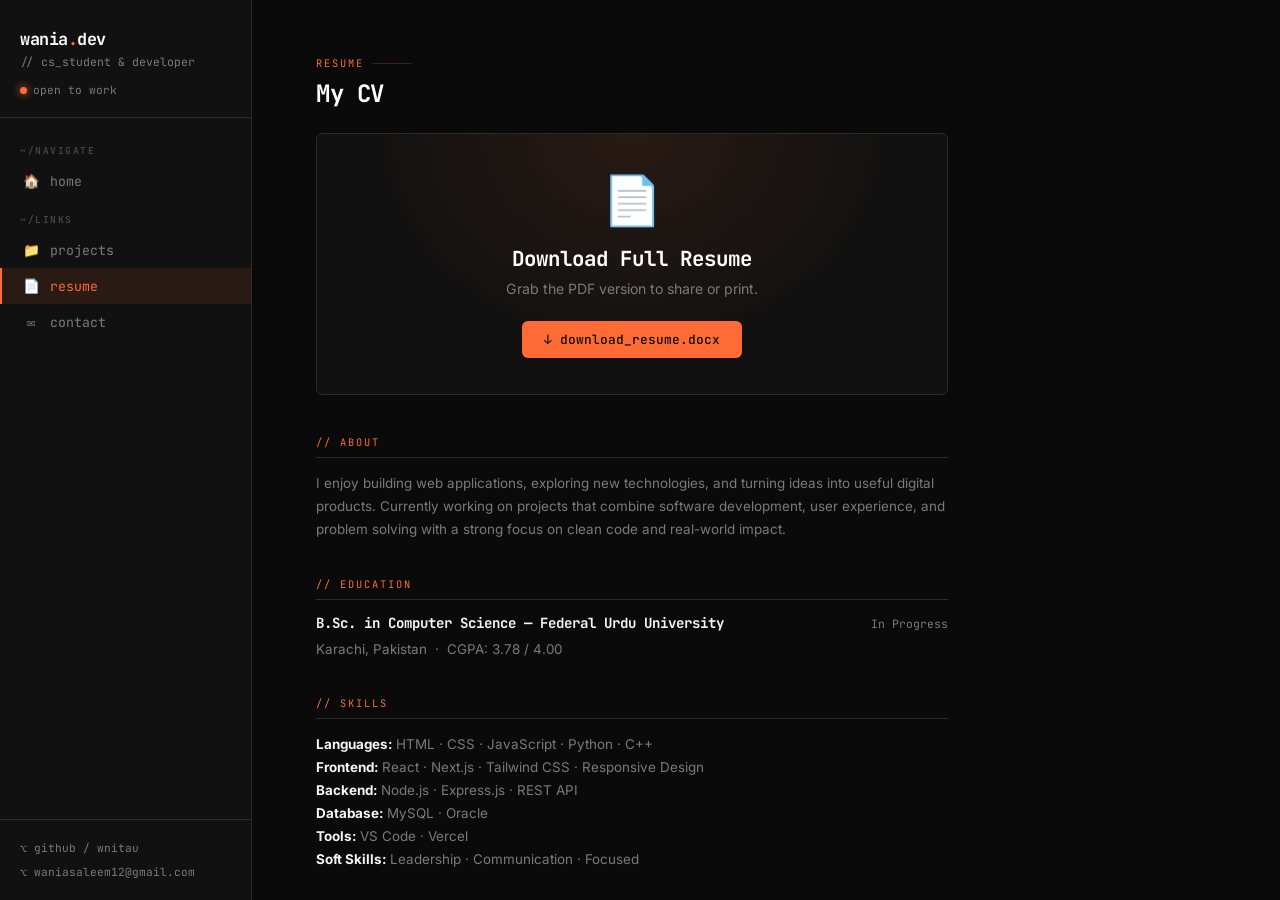
==== resume.html @ f13f8b64 "Portfolio website upload" ====
<!DOCTYPE html>
<html lang="en">
<head>
    <meta charset="UTF-8">
    <meta name="viewport" content="width=device-width, initial-scale=1.0">
    <title>Resume — Wania Saleem</title>
    <link rel="stylesheet" href="style.css">
</head>
<body>

<div class="layout">

    <!-- SIDEBAR -->
    <aside class="sidebar">
        <div class="sidebar-top">
            <div>
                <div class="sidebar-name">wania<span style="color:var(--accent)">.</span>dev</div>
                <div class="sidebar-role">// cs_student & developer</div>
            </div>
            <div class="sidebar-status">
                <div class="status-dot"></div>
                open to work
            </div>
            <button class="hamburger" id="hamburger" aria-label="Toggle menu">
                <span></span><span></span><span></span>
            </button>
        </div>

        <div class="mobile-drawer" id="mobile-drawer">
            <div class="drawer-section">~/navigate</div>
            <a href="index.html">🏠 home</a>
            <div class="drawer-section">~/links</div>
            <a href="projects.html">📁 projects</a>
            <a href="resume.html" class="active">📄 resume</a>
            <a href="contact.html">✉ contact</a>
        </div>

        <nav>
            <div class="nav-group-label">~/navigate</div>
            <a href="index.html"><span class="nav-icon">🏠</span> home</a>
            <div class="nav-group-label">~/links</div>
            <a href="projects.html"><span class="nav-icon">📁</span> projects</a>
            <a href="resume.html" class="active"><span class="nav-icon">📄</span> resume</a>
            <a href="contact.html"><span class="nav-icon">✉</span> contact</a>
        </nav>
        <div class="sidebar-footer">
            <a href="https://github.com/wnitau" target="_blank" rel="noopener">⌥ github / wnitau</a>
            <a href="mailto:waniasaleem12@gmail.com">⌥ waniasaleem12@gmail.com</a>
        </div>
    </aside>

    <!-- MAIN -->
    <main class="main">

        <div class="resume-wrap">

            <div class="section-label" style="margin-bottom:8px;">resume</div>
            <h1 class="section-title">My CV</h1>

            <!-- Download box -->
            <div class="resume-download-box">
                <span class="icon-big">📄</span>
                <h2>Download Full Resume</h2>
                <p>Grab the PDF version to share or print.</p>
                <a href="RESUME.docx" download="Wania_Saleem_Resume.docx" class="btn btn-primary" style="margin:0 auto;">↓ download_resume.docx</a>
            </div>

            <!-- Inline CV preview -->
            <div class="resume-section">
                <div class="resume-section-header">// about</div>
                <p class="resume-body">
                    I enjoy building web applications, exploring new technologies, and turning ideas into
                    useful digital products. Currently working on projects that combine software development,
                    user experience, and problem solving  with a strong focus on clean code and real-world impact.
                </p>
            </div>

            <div class="resume-section">
                <div class="resume-section-header">// education</div>
                <div class="resume-row">
                    <h4>B.Sc. in Computer Science — Federal Urdu University</h4>
                    <span class="year">In Progress</span>
                </div>
                <p class="resume-body">Karachi, Pakistan &nbsp;·&nbsp; CGPA: 3.78 / 4.00</p>
            </div>

            <div class="resume-section">
                <div class="resume-section-header">// skills</div>
                <p class="resume-body">
                    <b style="color:var(--text)">Languages:</b> HTML · CSS · JavaScript · Python · C++<br>
                    <b style="color:var(--text)">Frontend:</b> React · Next.js · Tailwind CSS · Responsive Design<br>
                    <b style="color:var(--text)">Backend:</b> Node.js · Express.js · REST API<br>
                    <b style="color:var(--text)">Database:</b> MySQL · Oracle<br>
                    <b style="color:var(--text)">Tools:</b> VS Code · Vercel<br>
                    <b style="color:var(--text)">Soft Skills:</b> Leadership · Communication · Focused
                </p>
            </div>

            <div class="resume-section">
                <div class="resume-section-header">// projects</div>

                <div class="resume-row">
                    <h4>Wantrix.dev — SaaS Marketplace &amp; Community</h4>
                    <span class="year">In Dev</span>
                </div>
                <div class="resume-body">
                    A platform where students and indie developers can showcase SaaS products, connect
                    through a social feed, and discover projects.
                    <ul>
                        <li>SaaS marketplace, developer profiles, social feed, AI chatbot, project discovery</li>
                        <li>Stack: Next.js · Node.js · MongoDB · AI APIs · Cloud Hosting</li>
                    </ul>
                </div>

                <div class="resume-row" style="margin-top:16px;">
                    <h4>Printing Shop Management Database System</h4>
                    <span class="year">Completed</span>
                </div>
                <div class="resume-body">
                    Comprehensive database with tables for Customers, Materials, Orders, Employees, Machines, Suppliers, Payments.
                    <ul>
                        <li>ERD, normalization, primary &amp; foreign key design</li>
                        <li>Stored procedure: auto-generates monthly sales reports</li>
                        <li>Trigger: updates stock levels on new orders</li>
                        <li>Stack: MySQL · Oracle</li>
                    </ul>
                </div>

                <div class="resume-row" style="margin-top:16px;">
                    <h4>Course &amp; Video Finder Website</h4>
                    <span class="year">Completed</span>
                </div>
                <div class="resume-body">
                    Curated learning resource site for students seeking focused, structured course content.
                    <ul>
                        <li>Stack: HTML · CSS · JavaScript</li>
                    </ul>
                </div>

                <div class="resume-row" style="margin-top:16px;">
                    <h4>Drawing App — Python Desktop Application</h4>
                    <span class="year">Completed</span>
                </div>
                <div class="resume-body">
                    Tkinter desktop app with color palette, adjustable brush, undo/redo, save &amp; delete.
                    <ul>
                        <li>Stack: Python · Tkinter</li>
                    </ul>
                </div>

                <div class="resume-row" style="margin-top:16px;">
                    <h4>Personal Portfolio Website</h4>
                    <span class="year">Completed</span>
                </div>
                <div class="resume-body">
                    Responsive multi-page portfolio with sidebar navigation, dark theme, dedicated sections for all profile content.
                    <ul>
                        <li>Stack: HTML · CSS · JavaScript · React</li>
                    </ul>
                </div>
            </div>

            <div class="resume-section">
                <div class="resume-section-header">// contact</div>
                <p class="resume-body">
                    📧 waniasaleem12@gmail.com<br>
                    📍 Karachi, Pakistan<br>
                    🔗 <a href="https://github.com/wnitau" target="_blank" rel="noopener" style="color:var(--accent);text-decoration:none;">github.com/wnitau</a>
                </p>
            </div>

        </div>

        <footer class="page-footer">
            <div>Wania Saleem <span style="color:var(--accent)">©</span> 2026</div>
            <div style="font-size:0.68rem;">Open to internships, collaborations &amp; freelance opportunities.</div>
        </footer>

    </main>
</div>

<script>
    const hamburger = document.getElementById('hamburger');
    const drawer    = document.getElementById('mobile-drawer');
    hamburger.addEventListener('click', () => {
        hamburger.classList.toggle('open');
        drawer.classList.toggle('open');
    });
    document.addEventListener('click', e => {
        if (!e.target.closest('.sidebar')) {
            hamburger.classList.remove('open');
            drawer.classList.remove('open');
        }
    });
</script>
</body>
</html>
---- style.css ----
@import url('https://fonts.googleapis.com/css2?family=JetBrains+Mono:wght@300;400;500;700&family=Inter:wght@300;400;500;600;700&display=swap');

*, *::before, *::after { margin: 0; padding: 0; box-sizing: border-box; }

:root {
    --bg:        #0a0a0a;
    --bg2:       #111111;
    --bg3:       #181818;
    --border:    #2b2b2b;
    --border2:   #363636;
    --text:      #f5f5f5;
    --muted:     #7a7a7a;
    --subtle:    #4a4a4a;
    --accent:    #ff6b35;
    --accent2:   #cc4e1a;
    --accent-dim:#ff6b351a;
    --accent-mid:#ff6b3538;
    --warn:      #fbbf24;
    --mono:      'JetBrains Mono', monospace;
    --sans:      'Inter', sans-serif;
    --sidebar-w: 252px;
    --radius:    6px;
}

html { scroll-behavior: smooth; }

body {
    font-family: var(--sans);
    background: var(--bg);
    color: var(--text);
    min-height: 100vh;
    overflow-x: hidden;
}

/* ── SCROLLBAR ── */
::-webkit-scrollbar { width: 5px; }
::-webkit-scrollbar-track { background: var(--bg); }
::-webkit-scrollbar-thumb { background: var(--border2); border-radius: 99px; }
::-webkit-scrollbar-thumb:hover { background: var(--subtle); }

/* ── LAYOUT ── */
.layout {
    display: flex;
    min-height: 100vh;
}

/* ── SIDEBAR ── */
.sidebar {
    width: var(--sidebar-w);
    min-width: var(--sidebar-w);
    background: var(--bg2);
    border-right: 1px solid var(--border);
    padding: 0;
    position: sticky;
    top: 0;
    height: 100vh;
    overflow-y: auto;
    display: flex;
    flex-direction: column;
    z-index: 100;
}

.sidebar-top {
    padding: 28px 20px 20px;
    border-bottom: 1px solid var(--border);
}

.sidebar-name {
    font-family: var(--mono);
    font-size: 1.05rem;
    font-weight: 700;
    color: #fff;
    letter-spacing: -0.5px;
}

.sidebar-name span { color: var(--accent); }

.sidebar-role {
    font-size: 0.72rem;
    color: var(--muted);
    margin-top: 4px;
    font-family: var(--mono);
}

.sidebar-status {
    display: flex;
    align-items: center;
    gap: 6px;
    margin-top: 14px;
    font-size: 0.7rem;
    color: var(--muted);
    font-family: var(--mono);
}

.status-dot {
    width: 7px;
    height: 7px;
    border-radius: 50%;
    background: var(--accent);
    box-shadow: 0 0 8px var(--accent);
    animation: pulse 2s infinite;
}

@keyframes pulse {
    0%, 100% { opacity: 1; }
    50%       { opacity: 0.4; }
}

.sidebar nav {
    padding: 12px 0;
    flex: 1;
}

.nav-group-label {
    font-family: var(--mono);
    font-size: 0.6rem;
    font-weight: 500;
    color: var(--subtle);
    letter-spacing: 1.5px;
    text-transform: uppercase;
    padding: 14px 20px 6px;
}

.sidebar nav a {
    display: flex;
    align-items: center;
    gap: 10px;
    padding: 9px 20px;
    color: var(--muted);
    text-decoration: none;
    font-size: 0.83rem;
    font-family: var(--mono);
    transition: color 0.15s, background 0.15s, border-color 0.15s;
    border-left: 2px solid transparent;
    position: relative;
}

.sidebar nav a:hover {
    color: var(--text);
    background: var(--bg3);
    border-left-color: var(--border2);
}

.sidebar nav a.active {
    color: var(--accent);
    background: var(--accent-dim);
    border-left-color: var(--accent);
}

.nav-icon {
    font-size: 0.85rem;
    width: 18px;
    text-align: center;
    flex-shrink: 0;
}

.sidebar-footer {
    padding: 16px 20px;
    border-top: 1px solid var(--border);
}

.sidebar-footer a {
    display: flex;
    align-items: center;
    gap: 8px;
    font-family: var(--mono);
    font-size: 0.7rem;
    color: var(--muted);
    text-decoration: none;
    padding: 5px 0;
    transition: color 0.15s;
}

.sidebar-footer a:hover { color: var(--accent); }

/* ── MAIN ── */
.main {
    flex: 1;
    overflow-y: auto;
    max-height: 100vh;
}

/* ── PAGE VISIBILITY ── */
.page { display: none; }
.page.active { display: block; }

/* ── HERO ── */
.hero {
    padding: 72px 64px 60px;
    border-bottom: 1px solid var(--border);
    position: relative;
    overflow: hidden;
}

.hero::before {
    content: '';
    position: absolute;
    inset: 0;
    background-image:
        linear-gradient(var(--border) 1px, transparent 1px),
        linear-gradient(90deg, var(--border) 1px, transparent 1px);
    background-size: 48px 48px;
    opacity: 0.3;
    pointer-events: none;
}

.hero::after {
    content: '';
    position: absolute;
    bottom: 0; left: 0; right: 0;
    height: 80px;
    background: linear-gradient(transparent, var(--bg));
}

.hero-eyebrow {
    font-family: var(--mono);
    font-size: 0.72rem;
    color: var(--accent);
    letter-spacing: 2px;
    text-transform: uppercase;
    margin-bottom: 20px;
    display: flex;
    align-items: center;
    gap: 10px;
}

.hero-eyebrow::before {
    content: '';
    display: block;
    width: 24px;
    height: 1px;
    background: var(--accent);
}

.hero h1 {
    font-family: var(--mono);
    font-size: clamp(2.2rem, 4vw, 3.2rem);
    font-weight: 700;
    color: #fff;
    line-height: 1.1;
    letter-spacing: -1.5px;
    margin-bottom: 6px;
    position: relative;
    z-index: 1;
}

.hero h1 .cursor {
    display: inline-block;
    width: 3px;
    height: 0.85em;
    background: var(--accent);
    margin-left: 4px;
    vertical-align: middle;
    animation: blink 1s step-end infinite;
}

@keyframes blink {
    0%, 100% { opacity: 1; }
    50%       { opacity: 0; }
}

.hero-sub {
    font-family: var(--mono);
    font-size: 1rem;
    color: var(--accent);
    margin-bottom: 22px;
    position: relative;
    z-index: 1;
}

.hero-desc {
    font-size: 0.95rem;
    color: #999;
    line-height: 1.8;
    max-width: 560px;
    position: relative;
    z-index: 1;
}

.hero-actions {
    display: flex;
    gap: 12px;
    margin-top: 32px;
    flex-wrap: wrap;
    position: relative;
    z-index: 1;
}

.btn {
    display: inline-flex;
    align-items: center;
    gap: 8px;
    padding: 10px 22px;
    border-radius: var(--radius);
    font-family: var(--mono);
    font-size: 0.8rem;
    font-weight: 500;
    text-decoration: none;
    transition: all 0.18s;
    cursor: pointer;
    border: none;
}

.btn-primary {
    background: var(--accent);
    color: #0a0a0a;
}

.btn-primary:hover {
    background: #ff814f;
    transform: translateY(-1px);
    box-shadow: 0 4px 16px #ff6b3540;
}

.btn-ghost {
    background: transparent;
    color: var(--text);
    border: 1px solid var(--border2);
}

.btn-ghost:hover {
    border-color: var(--accent);
    color: var(--accent);
    transform: translateY(-1px);
}

/* ── CONTENT SECTIONS ── */
.content-wrap {
    padding: 56px 64px;
    display: flex;
    flex-direction: column;
    gap: 64px;
}

.section-label {
    font-family: var(--mono);
    font-size: 0.65rem;
    color: var(--accent);
    text-transform: uppercase;
    letter-spacing: 2px;
    margin-bottom: 8px;
    display: flex;
    align-items: center;
    gap: 8px;
}

.section-label::after {
    content: '';
    flex: 1;
    max-width: 40px;
    height: 1px;
    background: var(--accent-mid);
}

.section-title {
    font-family: var(--mono);
    font-size: 1.5rem;
    font-weight: 700;
    color: #fff;
    letter-spacing: -0.5px;
    margin-bottom: 24px;
}

.section-body {
    color: #999;
    line-height: 1.85;
    font-size: 0.93rem;
    max-width: 620px;
}

/* ── ABOUT BLOCKS ── */
.about-block {
    background: var(--bg2);
    border: 1px solid var(--border);
    border-radius: var(--radius);
    padding: 24px 28px;
    max-width: 680px;
    margin-bottom: 16px;
    position: relative;
    overflow: hidden;
}

.about-block::before {
    content: '';
    position: absolute;
    left: 0; top: 0; bottom: 0;
    width: 2px;
    background: var(--accent);
}

.about-block h4 {
    font-family: var(--mono);
    font-size: 0.78rem;
    color: var(--accent);
    text-transform: uppercase;
    letter-spacing: 1px;
    margin-bottom: 10px;
}

.about-block p,
.about-block ul {
    color: #999;
    font-size: 0.9rem;
    line-height: 1.8;
}

.about-block ul {
    padding-left: 18px;
}

.about-block ul li {
    margin-bottom: 8px;
}

.about-block ul li b {
    color: var(--text);
    font-weight: 500;
}

blockquote.philosophy {
    border: 1px solid var(--border2);
    border-left: 3px solid var(--accent);
    padding: 16px 22px;
    margin-top: 16px;
    border-radius: 0 var(--radius) var(--radius) 0;
    color: var(--muted);
    font-style: italic;
    font-size: 0.9rem;
    font-family: var(--mono);
    max-width: 620px;
}

/* ── EDUCATION CARD ── */
.edu-card {
    background: var(--bg2);
    border: 1px solid var(--border);
    border-radius: var(--radius);
    padding: 28px;
    max-width: 680px;
    position: relative;
    overflow: hidden;
}

.edu-card::after {
    content: 'BSCS';
    position: absolute;
    right: -10px; top: -10px;
    font-family: var(--mono);
    font-size: 4rem;
    font-weight: 700;
    color: var(--accent);
    opacity: 0.04;
    pointer-events: none;
}

.edu-top {
    display: flex;
    justify-content: space-between;
    align-items: flex-start;
    gap: 16px;
    flex-wrap: wrap;
    margin-bottom: 20px;
}

.edu-title {
    font-family: var(--mono);
    font-size: 1rem;
    font-weight: 700;
    color: #fff;
    margin-bottom: 4px;
}

.edu-uni {
    font-size: 0.82rem;
    color: var(--accent);
}

.edu-badge {
    background: var(--accent-dim);
    border: 1px solid var(--accent-mid);
    color: var(--accent);
    font-family: var(--mono);
    font-size: 0.68rem;
    font-weight: 700;
    padding: 4px 12px;
    border-radius: 99px;
    white-space: nowrap;
}

.edu-stats {
    display: flex;
    gap: 36px;
    flex-wrap: wrap;
    border-top: 1px solid var(--border);
    padding-top: 20px;
}

.edu-stat-label {
    font-family: var(--mono);
    font-size: 0.62rem;
    text-transform: uppercase;
    letter-spacing: 1.2px;
    color: var(--subtle);
    margin-bottom: 4px;
}

.edu-stat-value {
    font-family: var(--mono);
    font-size: 1.3rem;
    font-weight: 700;
    color: #fff;
}

.edu-stat-value small {
    font-size: 0.75rem;
    color: var(--muted);
    font-weight: 400;
}

/* ── SKILLS ── */
.skills-grid {
    display: flex;
    flex-direction: column;
    gap: 24px;
    max-width: 680px;
}

.skill-group {}

.skill-group-label {
    font-family: var(--mono);
    font-size: 0.65rem;
    text-transform: uppercase;
    letter-spacing: 1.5px;
    color: var(--muted);
    margin-bottom: 10px;
    display: flex;
    align-items: center;
    gap: 8px;
}

.skill-group-label::after {
    content: '';
    flex: 1;
    height: 1px;
    background: var(--border);
}

.skill-tags {
    display: flex;
    flex-wrap: wrap;
    gap: 8px;
}

.skill-tag {
    font-family: var(--mono);
    font-size: 0.78rem;
    background: var(--bg2);
    border: 1px solid var(--border2);
    color: #ccc;
    padding: 6px 14px;
    border-radius: var(--radius);
    transition: all 0.15s;
    cursor: default;
}

.skill-tag:hover {
    border-color: var(--accent);
    color: var(--accent);
    background: var(--accent-dim);
    transform: translateY(-2px);
    box-shadow: 0 4px 12px #ff6b3520;
}

.skill-tag.soft {
    background: var(--accent-dim);
    border-color: var(--accent-mid);
    color: var(--accent);
}

/* ── ACHIEVEMENTS ── */
.achieve-grid {
    display: grid;
    grid-template-columns: 1fr 1fr;
    gap: 16px;
    max-width: 680px;
}

.achieve-card {
    background: var(--bg2);
    border: 1px solid var(--border);
    border-radius: var(--radius);
    padding: 20px 22px;
    transition: border-color 0.15s;
}

.achieve-card:hover {
    border-color: var(--accent-mid);
}

.achieve-icon {
    font-size: 1.4rem;
    margin-bottom: 10px;
    display: block;
}

.achieve-title {
    font-family: var(--mono);
    font-size: 0.82rem;
    font-weight: 600;
    color: #fff;
    margin-bottom: 6px;
}

.achieve-desc {
    font-size: 0.8rem;
    color: var(--muted);
    line-height: 1.6;
}

/* ── FOOTER ── */
.page-footer {
    padding: 32px 64px 40px;
    border-top: 1px solid var(--border);
    font-family: var(--mono);
    font-size: 0.72rem;
    color: var(--subtle);
    display: flex;
    justify-content: space-between;
    align-items: center;
    flex-wrap: wrap;
    gap: 12px;
}

.page-footer span { color: var(--accent); }

/* ── PROJECTS PAGE ── */
.page-header {
    padding: 56px 64px 32px;
    border-bottom: 1px solid var(--border);
}

.project-list {
    padding: 40px 64px 60px;
    display: flex;
    flex-direction: column;
    gap: 24px;
    max-width: 800px;
}

.project-card {
    background: var(--bg2);
    border: 1px solid var(--border);
    border-radius: var(--radius);
    overflow: hidden;
    transition: border-color 0.2s;
}

.project-card:hover {
    border-color: var(--accent-mid);
}

.project-card-header {
    padding: 20px 28px;
    border-bottom: 1px solid var(--border);
    display: flex;
    justify-content: space-between;
    align-items: flex-start;
    gap: 16px;
    flex-wrap: wrap;
}

.project-card-header.featured {
    background: var(--accent-dim);
}

.project-eyebrow {
    font-family: var(--mono);
    font-size: 0.62rem;
    color: var(--accent);
    text-transform: uppercase;
    letter-spacing: 1.5px;
    margin-bottom: 6px;
}

.project-name {
    font-family: var(--mono);
    font-size: 1.1rem;
    font-weight: 700;
    color: #fff;
    margin-bottom: 3px;
}

.project-tagline {
    font-size: 0.8rem;
    color: var(--muted);
}

.project-badge {
    font-family: var(--mono);
    font-size: 0.68rem;
    font-weight: 600;
    padding: 4px 12px;
    border-radius: 99px;
    white-space: nowrap;
    border: 1px solid;
}

.badge-wip {
    background: #f0a50015;
    border-color: #f0a50040;
    color: var(--warn);
}

.badge-done {
    background: #22c55e15;
    border-color: #22c55e40;
    color: #22c55e;
}

.project-card-body {
    padding: 22px 28px;
}

.project-desc {
    color: #999;
    font-size: 0.88rem;
    line-height: 1.8;
    margin-bottom: 18px;
}

.project-section-label {
    font-family: var(--mono);
    font-size: 0.62rem;
    text-transform: uppercase;
    letter-spacing: 1.2px;
    color: var(--subtle);
    margin-bottom: 8px;
}

.project-features {
    list-style: none;
    margin-bottom: 18px;
}

.project-features li {
    font-size: 0.84rem;
    color: #bbb;
    padding: 3px 0;
}

.project-features li::before {
    content: '▸  ';
    color: var(--accent);
    font-family: var(--mono);
}

.project-highlights {
    background: var(--bg3);
    border: 1px solid var(--border);
    border-radius: var(--radius);
    padding: 14px 16px;
    margin-bottom: 18px;
    display: flex;
    flex-direction: column;
    gap: 8px;
}

.highlight-item {
    display: flex;
    gap: 10px;
    align-items: flex-start;
}

.highlight-label {
    font-family: var(--mono);
    font-size: 0.7rem;
    color: var(--accent);
    font-weight: 600;
    white-space: nowrap;
    min-width: 80px;
}

.highlight-text {
    font-size: 0.8rem;
    color: var(--muted);
}

.tech-tags {
    display: flex;
    flex-wrap: wrap;
    gap: 6px;
}

.tech-tag {
    font-family: var(--mono);
    font-size: 0.72rem;
    background: var(--bg3);
    border: 1px solid var(--border2);
    color: #aaa;
    padding: 4px 10px;
    border-radius: 4px;
}

/* ── RESUME PAGE ── */
.resume-wrap {
    padding: 56px 64px;
    max-width: 760px;
}

.resume-download-box {
    background: var(--bg2);
    border: 1px solid var(--border);
    border-radius: var(--radius);
    padding: 36px;
    text-align: center;
    margin-bottom: 40px;
    position: relative;
    overflow: hidden;
}

.resume-download-box::before {
    content: '';
    position: absolute;
    inset: 0;
    background: radial-gradient(ellipse at top, var(--accent-dim) 0%, transparent 60%);
    pointer-events: none;
}

.resume-download-box .icon-big {
    font-size: 3rem;
    margin-bottom: 16px;
    display: block;
    position: relative;
}

.resume-download-box h2 {
    font-family: var(--mono);
    font-size: 1.3rem;
    color: #fff;
    margin-bottom: 8px;
    position: relative;
}

.resume-download-box p {
    color: var(--muted);
    font-size: 0.88rem;
    margin-bottom: 24px;
    position: relative;
}

.resume-section {
    margin-bottom: 36px;
}

.resume-section-header {
    font-family: var(--mono);
    font-size: 0.65rem;
    text-transform: uppercase;
    letter-spacing: 2px;
    color: var(--accent);
    margin-bottom: 14px;
    padding-bottom: 8px;
    border-bottom: 1px solid var(--border);
}

.resume-row {
    display: flex;
    justify-content: space-between;
    align-items: baseline;
    gap: 12px;
    flex-wrap: wrap;
    margin-bottom: 6px;
}

.resume-row h4 {
    font-family: var(--mono);
    font-size: 0.88rem;
    color: var(--text);
}

.resume-row .year {
    font-family: var(--mono);
    font-size: 0.72rem;
    color: var(--muted);
}

.resume-body {
    color: var(--muted);
    font-size: 0.84rem;
    line-height: 1.7;
    margin-bottom: 14px;
}

.resume-body ul {
    padding-left: 16px;
    margin-top: 6px;
}

.resume-body ul li {
    margin-bottom: 4px;
}

/* ── CONTACT PAGE ── */
.contact-wrap {
    padding: 56px 64px;
    max-width: 680px;
}

.contact-grid {
    display: grid;
    grid-template-columns: 1fr 1fr;
    gap: 14px;
    margin-bottom: 40px;
}

.contact-card {
    background: var(--bg2);
    border: 1px solid var(--border);
    border-radius: var(--radius);
    padding: 20px 22px;
    text-decoration: none;
    transition: border-color 0.15s, transform 0.15s;
    display: block;
}

.contact-card:hover {
    border-color: var(--accent-mid);
    transform: translateY(-2px);
}

.contact-card-icon {
    font-size: 1.4rem;
    margin-bottom: 10px;
}

.contact-card-label {
    font-family: var(--mono);
    font-size: 0.65rem;
    text-transform: uppercase;
    letter-spacing: 1.2px;
    color: var(--muted);
    margin-bottom: 4px;
}

.contact-card-value {
    font-family: var(--mono);
    font-size: 0.82rem;
    color: var(--text);
    word-break: break-all;
}

.contact-note {
    background: var(--accent-dim);
    border: 1px solid var(--accent-mid);
    border-radius: var(--radius);
    padding: 18px 22px;
    font-family: var(--mono);
    font-size: 0.82rem;
    color: var(--accent);
    line-height: 1.6;
}

.contact-note strong {
    color: #fff;
    font-weight: 600;
}

/* ── COMING SOON FALLBACK ── */
.coming-soon {
    display: flex;
    flex-direction: column;
    align-items: center;
    justify-content: center;
    height: 60vh;
    color: var(--subtle);
    text-align: center;
}

.coming-soon span { font-size: 3.5rem; margin-bottom: 18px; }
.coming-soon h2 { font-family: var(--mono); font-size: 1.2rem; color: var(--muted); margin-bottom: 8px; }
.coming-soon p { font-size: 0.85rem; }

/* ── HAMBURGER BUTTON (hidden on desktop) ── */
.hamburger {
    display: none;
    flex-direction: column;
    gap: 5px;
    cursor: pointer;
    padding: 6px;
    background: none;
    border: 1px solid var(--border2);
    border-radius: var(--radius);
    flex-shrink: 0;
}

.hamburger span {
    display: block;
    width: 20px;
    height: 2px;
    background: var(--text);
    border-radius: 2px;
    transition: all 0.25s;
}

.hamburger.open span:nth-child(1) { transform: translateY(7px) rotate(45deg); }
.hamburger.open span:nth-child(2) { opacity: 0; }
.hamburger.open span:nth-child(3) { transform: translateY(-7px) rotate(-45deg); }

/* ── MOBILE DRAWER (hidden on desktop) ── */
.mobile-drawer {
    display: none;
}

/* ── RESPONSIVE ── */
@media (max-width: 900px) {

    /* Stack layout vertically */
    .layout { flex-direction: column; }

    /* Sidebar becomes a sticky top bar */
    .sidebar {
        width: 100%;
        min-width: unset;
        height: auto;
        position: sticky;
        top: 0;
        z-index: 200;
        flex-direction: row;
        align-items: center;
        padding: 0;
        border-right: none;
        border-bottom: 1px solid var(--border);
        overflow: visible;
    }

    /* Top bar: logo + hamburger side by side */
    .sidebar-top {
        width: 100%;
        display: flex;
        align-items: center;
        justify-content: space-between;
        padding: 14px 20px;
        border-bottom: none;
    }

    .sidebar-status { display: none; }

    /* Hide the desktop nav & footer */
    .sidebar nav,
    .sidebar-footer { display: none; }

    /* Show hamburger */
    .hamburger { display: flex; }

    /* Mobile drawer — full-width dropdown */
    .mobile-drawer {
        display: block;
        position: absolute;
        top: 100%;
        left: 0;
        right: 0;
        background: var(--bg2);
        border-bottom: 1px solid var(--border);
        z-index: 199;
        overflow: hidden;
        max-height: 0;
        transition: max-height 0.3s ease;
    }

    .mobile-drawer.open {
        max-height: 480px;
    }

    .mobile-drawer a {
        display: flex;
        align-items: center;
        gap: 12px;
        padding: 13px 24px;
        color: var(--muted);
        text-decoration: none;
        font-family: var(--mono);
        font-size: 0.88rem;
        border-bottom: 1px solid var(--border);
        transition: background 0.15s, color 0.15s;
    }

    .mobile-drawer a:last-child { border-bottom: none; }

    .mobile-drawer a:hover,
    .mobile-drawer a.active {
        background: var(--accent-dim);
        color: var(--accent);
    }

    .mobile-drawer .drawer-section {
        font-family: var(--mono);
        font-size: 0.6rem;
        text-transform: uppercase;
        letter-spacing: 1.5px;
        color: var(--subtle);
        padding: 10px 24px 4px;
        background: var(--bg3);
    }

    /* Main content */
    .main { max-height: unset; }

    .hero, .content-wrap, .page-header, .project-list,
    .resume-wrap, .contact-wrap, .page-footer {
        padding-left: 20px;
        padding-right: 20px;
    }

    .hero { padding-top: 36px; padding-bottom: 44px; }
    .content-wrap { padding-top: 36px; gap: 48px; }
    .page-header { padding-top: 36px; padding-bottom: 24px; }
    .project-list { padding-left: 20px; padding-right: 20px; }
    .resume-wrap { padding-top: 36px; }
    .contact-wrap { padding-top: 36px; }

    .achieve-grid { grid-template-columns: 1fr; }
    .contact-grid { grid-template-columns: 1fr; }

    .hero h1 { font-size: 2rem; }
    .section-title { font-size: 1.25rem; }
}
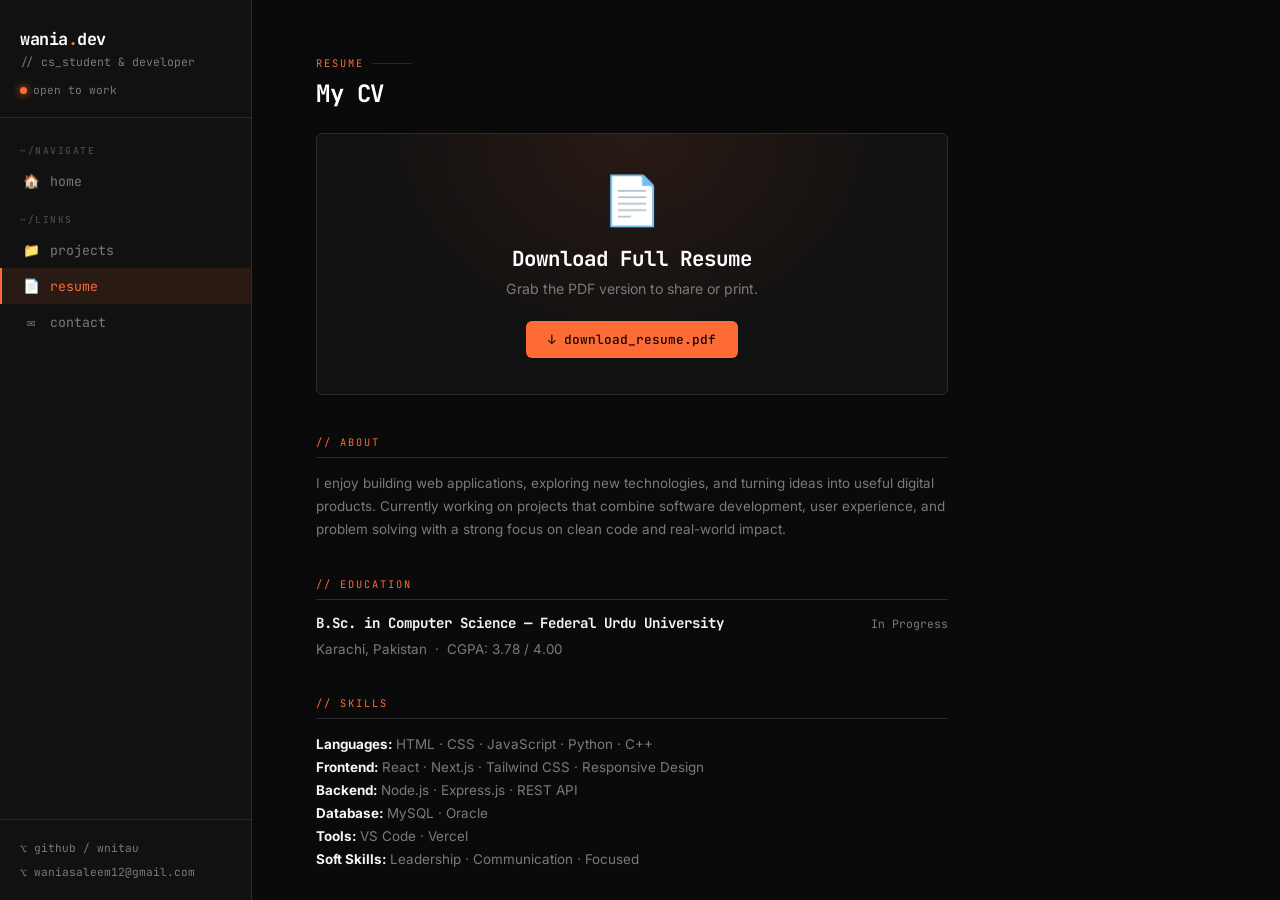
==== commit 5fcc08b3: "fix resume page and download flow" ====
--- a/resume.html
+++ b/resume.html
@@ -62,7 +62,7 @@
                 <span class="icon-big">📄</span>
                 <h2>Download Full Resume</h2>
                 <p>Grab the PDF version to share or print.</p>
-                <a href="RESUME.docx" download="Wania_Saleem_Resume.docx" class="btn btn-primary" style="margin:0 auto;">↓ download_resume.docx</a>
+                <a href="RESUME.pdf" download="RESUME.pdf" class="btn btn-primary" style="margin:0 auto;">↓ download_resume.pdf</a>
             </div>
 
             <!-- Inline CV preview -->
